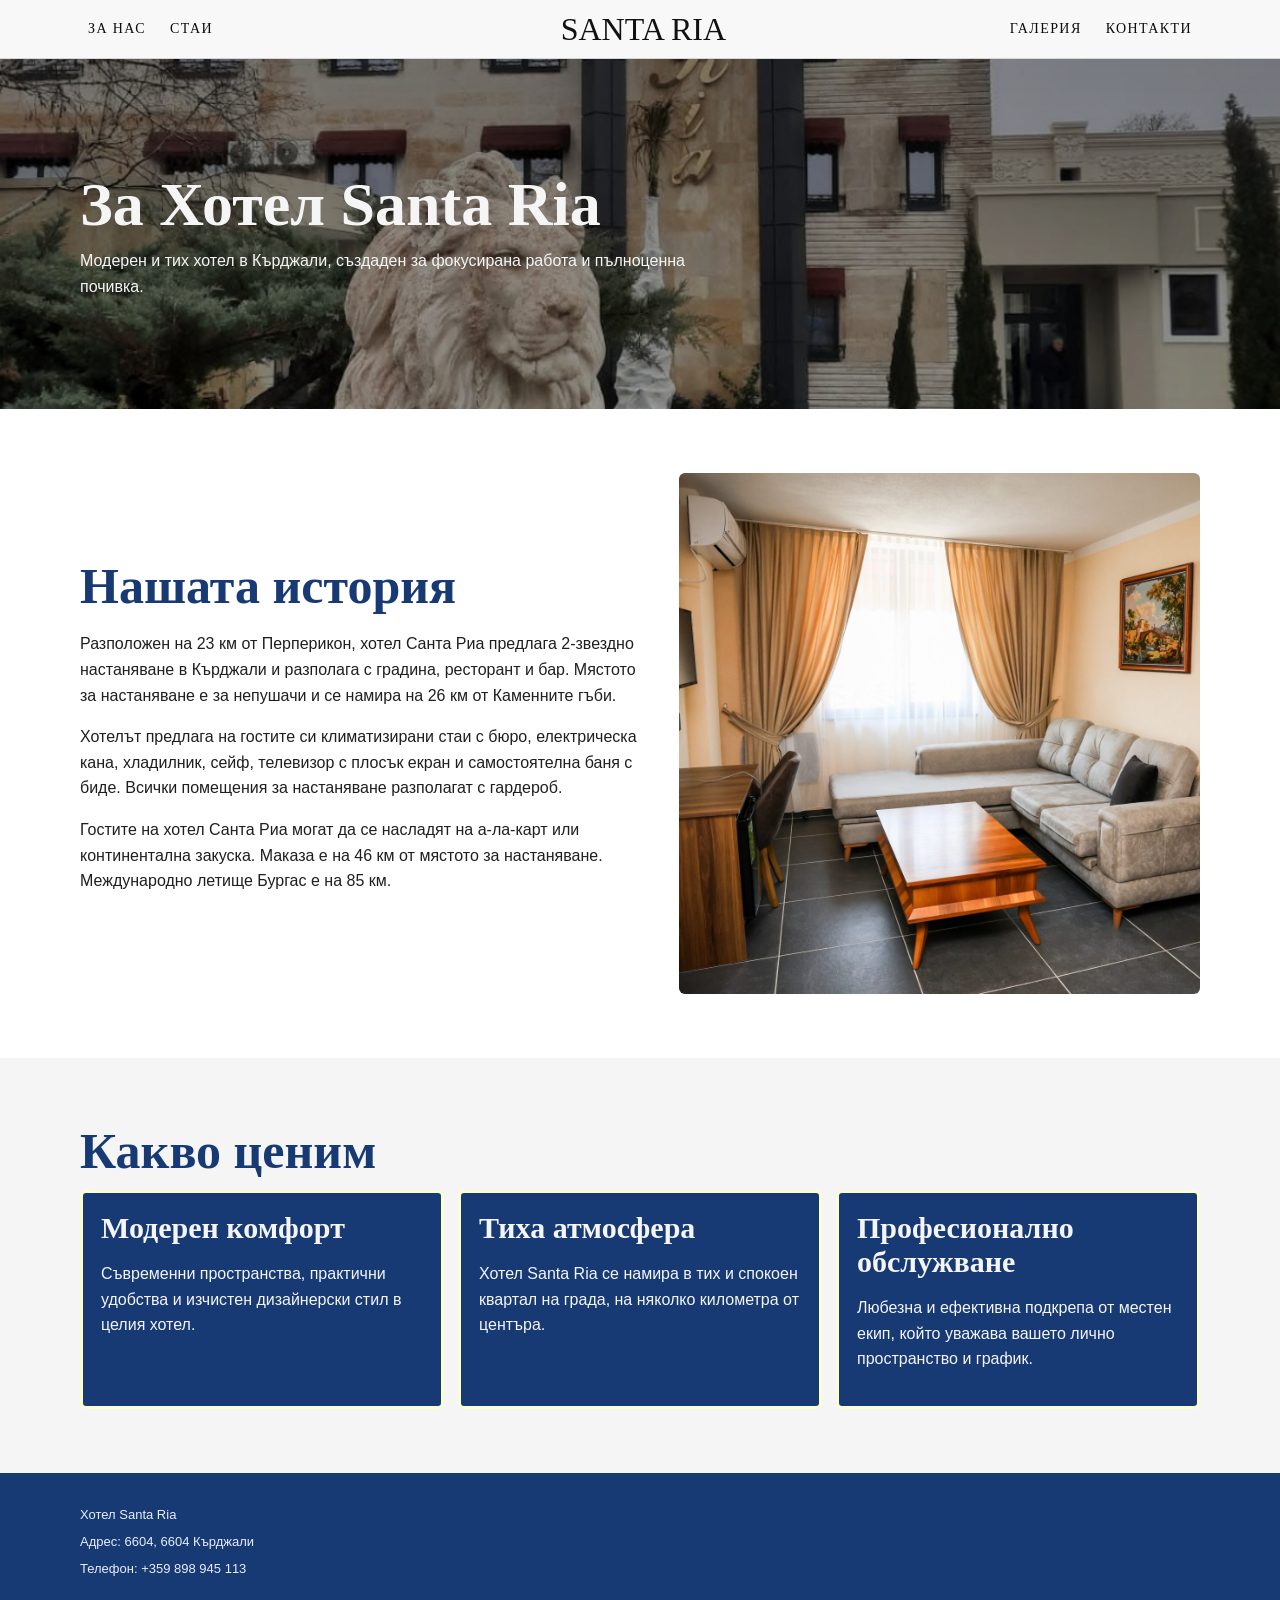
==== about.html @ 75cd3ae9 "Initialize" ====
﻿<!DOCTYPE html>
<html lang="bg">
<head>
  <meta charset="UTF-8" />
  <meta name="viewport" content="width=device-width, initial-scale=1.0" />
  <title>За нас | SANTA RIA</title>
  <link rel="stylesheet" href="about.css" />
</head>
<body>
  <header class="topbar">
    <div class="container nav">
      <nav class="nav-links" aria-label="Основна навигация">
        <a href="about.html">За нас</a>
        <a href="rooms.html">Стаи</a>
      </nav>
      <a href="index.html" class="brand">SANTA RIA</a>
      <nav class="nav-links" aria-label="Допълнителна навигация">
        <a href="gallery.html">Галерия</a>
        <a href="index.html#contact">Контакти</a>
      </nav>
      <input type="checkbox" id="menu-toggle" class="menu-toggle" />
      <label for="menu-toggle" class="menu-button" aria-label="Отвори или затвори менюто">
        <span></span>
        <span></span>
        <span></span>
      </label>
      <nav class="mobile-menu" aria-label="Мобилна навигация">
        <a href="about.html">За нас</a>
        <a href="rooms.html">Стаи</a>
        <a href="gallery.html">Галерия</a>
        <a href="index.html#contact">Контакти</a>
      </nav>
    </div>
  </header>

  <section class="hero">
    <div class="container">
      <h1>За Хотел Santa Ria</h1>
      <p>Модерен и тих хотел в Кърджали, създаден за фокусирана работа и пълноценна почивка.</p>
    </div>
  </section>

  <main>
    <section class="section container two-col">
      <div>
        <h2>Нашата история</h2>
        <p>Разположен на 23 км от Перперикон, хотел Санта Риа предлага 2-звездно настаняване в Кърджали и разполага с градина, ресторант и бар. Мястото за настаняване е за непушачи и се намира на 26 км от Каменните гъби.</p>
        <p>Хотелът предлага на гостите си климатизирани стаи с бюро, електрическа кана, хладилник, сейф, телевизор с плосък екран и самостоятелна баня с биде. Всички помещения за настаняване разполагат с гардероб.</p>
        <p>Гостите на хотел Санта Риа могат да се насладят на а-ла-карт или континентална закуска. Маказа е на 46 км от мястото за настаняване. Международно летище Бургас е на 85 км.</p>
      </div>
      <img src="images/room1.png" alt="Модерен хотелски интериор" />
    </section>

    <section class="section values">
      <div class="container">
        <h2>Какво ценим</h2>
        <div class="cards">
          <article class="card">
            <h3>Модерен комфорт</h3>
            <p>Съвременни пространства, практични удобства и изчистен дизайнерски стил в целия хотел.</p>
          </article>
          <article class="card">
            <h3>Тиха атмосфера</h3>
            <p>Хотел Santa Ria се намира в тих и спокоен квартал на града, на няколко километра от центъра.</p>
          </article>
          <article class="card">
            <h3>Професионално обслужване</h3>
            <p>Любезна и ефективна подкрепа от местен екип, който уважава вашето лично пространство и график.</p>
          </article>
        </div>
      </div>
    </section>
  </main>

  <footer id="contact">
    <div class="container footer-wrap">
      <p>Хотел Santa Ria</p>
      <p>Адрес: 6604, 6604 Кърджали</p>
      <p>Телефон: +359 898 945 113</p>
    </div>
  </footer>
</body>
</html>
---- about.css ----
:root {
  --navy: #173a75;
  --soft: #e7dedb;
  --text: #1f1f1f;
}

* { box-sizing: border-box; }
body {
  margin: 0;
  font-family: Georgia, "Times New Roman", serif;
  color: var(--text);
}
.container {
  width: min(1120px, 92%);
  margin: 0 auto;
}
.topbar {
  background: #f8f8f8;
  border-bottom: 1px solid #d6d6d6;
  position: sticky;
  top: 0;
  z-index: 10;
}
.nav {
  min-height: 58px;
  display: flex;
  align-items: center;
  justify-content: space-between;
  flex-wrap: wrap;
  gap: 16px;
  padding: 0 8px;
}
.nav-links {
  display: flex;
  gap: 24px;
  text-transform: uppercase;
  font-size: 14px;
  letter-spacing: 1.4px;
}
.menu-toggle {
  position: absolute;
  opacity: 0;
  pointer-events: none;
}
.menu-button,
.mobile-menu {
  display: none;
}
.nav-links a,
.brand {
  color: #0d0d0d;
  text-decoration: none;
}
.brand {
  text-align: center;
  font-size: 32px;
  color: #111;
  white-space: nowrap;
  display: flex;
  flex-direction: column;
  position: relative;
  left: 1em;
}
.brand span {
  font-size: 12px;
}
.hero {
  position: relative;
  overflow: hidden;
  background: url('images/outside2.png') center/cover;
  color: whitesmoke;
  padding: 110px 0;
}
.hero::before {
  content: "";
  position: absolute;
  inset: 0;
  background: linear-gradient(rgba(0,0,0,.45), rgba(0,0,0,.35));
  opacity: 0;
  animation: hero-darken 1.1s ease forwards;
  pointer-events: none;
}
.hero > .container {
  position: relative;
  z-index: 1;
  opacity: 0;
  animation: hero-text-fade 0.8s ease 0.4s forwards;
}
.hero h1 { margin: 0 0 8px; font-size: clamp(40px, 6vw, 62px); }
.hero p { margin: 0; font-family: Arial, Helvetica, sans-serif; max-width: 650px; }
.section { padding: 64px 0; }
.two-col {
  display: grid;
  grid-template-columns: 1.1fr 1fr;
  gap: 26px;
  align-items: center;
}
h2 { color: var(--navy); font-size: clamp(34px, 4vw, 50px); margin: 0 0 10px; }
p { font-family: Arial, Helvetica, sans-serif; line-height: 1.6; }
img { width: 100%; border-radius: 6px; display: block; }
.values { background: whitesmoke; }
.cards {
  display: grid;
  grid-template-columns: repeat(3, 1fr);
  gap: 14px;
}
.card {
  background-color: var(--navy);
  border: 3px solid #fbffd0;
  border-radius: 6px;
  padding: 18px;
  color: whitesmoke;
}
.card h3 { margin: 0 0 8px; font-size: 30px; }
footer {
  background: var(--navy);
  color: #e7eefb;
  padding: 26px 0;
}
.footer-wrap p { margin: 6px 0; font-family: Arial, Helvetica, sans-serif; font-size: 13px; }
@media (max-width: 900px) {
  .topbar { position: static; }
  .brand { font-size: 18px; }
  .nav-links { font-size: 12px; }
  .two-col, .cards { grid-template-columns: 1fr; }
  .container h2 {font-size: 40px;}
}
@media (max-width: 520px) {
  .container { width: min(1120px, 94%); }
  .nav {
    position: relative;
    min-height: 64px;
    justify-content: center;
    padding: 10px 44px 10px 8px;
  }
  .nav > .nav-links { display: none; }
  .brand {
    font-size: 22px;
    position: static;
    left: auto;
    z-index: 1;
  }
  .menu-button {
    display: flex;
    flex-direction: column;
    justify-content: center;
    gap: 5px;
    position: absolute;
    top: 50%;
    right: 10px;
    transform: translateY(-50%);
    width: 24px;
    cursor: pointer;
    z-index: 3;
  }
  .menu-button span {
    display: block;
    width: 24px;
    height: 2px;
    background: #111;
    border-radius: 2px;
    transition: transform .25s ease, opacity .2s ease;
  }
  .mobile-menu {
    display: block;
    position: absolute;
    top: calc(100% - 4px);
    right: 8px;
    width: 185px;
    background: #f8f8f8;
    border: 1px solid #d6d6d6;
    border-radius: 6px;
    box-shadow: 0 10px 24px rgba(0, 0, 0, .12);
    padding: 6px 0;
    opacity: 0;
    pointer-events: none;
    transform: translateY(-8px);
    transition: opacity .2s ease, transform .2s ease;
    z-index: 2;
  }
  .mobile-menu a {
    display: block;
    width: 100%;
    padding: 10px 14px;
    text-align: left;
    border-bottom: 1px solid #e6e6e6;
    color: #111;
    text-decoration: none;
    text-transform: uppercase;
    font-size: 11px;
    letter-spacing: 1px;
  }
  .mobile-menu a:last-child { border-bottom: none; }
  .menu-toggle:checked + .menu-button + .mobile-menu {
    opacity: 1;
    pointer-events: auto;
    transform: translateY(0);
  }
  .menu-toggle:checked + .menu-button span:nth-child(1) { transform: translateY(7px) rotate(45deg); }
  .menu-toggle:checked + .menu-button span:nth-child(2) { opacity: 0; }
  .menu-toggle:checked + .menu-button span:nth-child(3) { transform: translateY(-7px) rotate(-45deg); }
  .two-col p {font-size: 14px;}
}

@keyframes hero-darken {
  from { opacity: 0; }
  to { opacity: 1; }
}

@keyframes hero-text-fade {
  from { opacity: 0; }
  to { opacity: 1; }
}
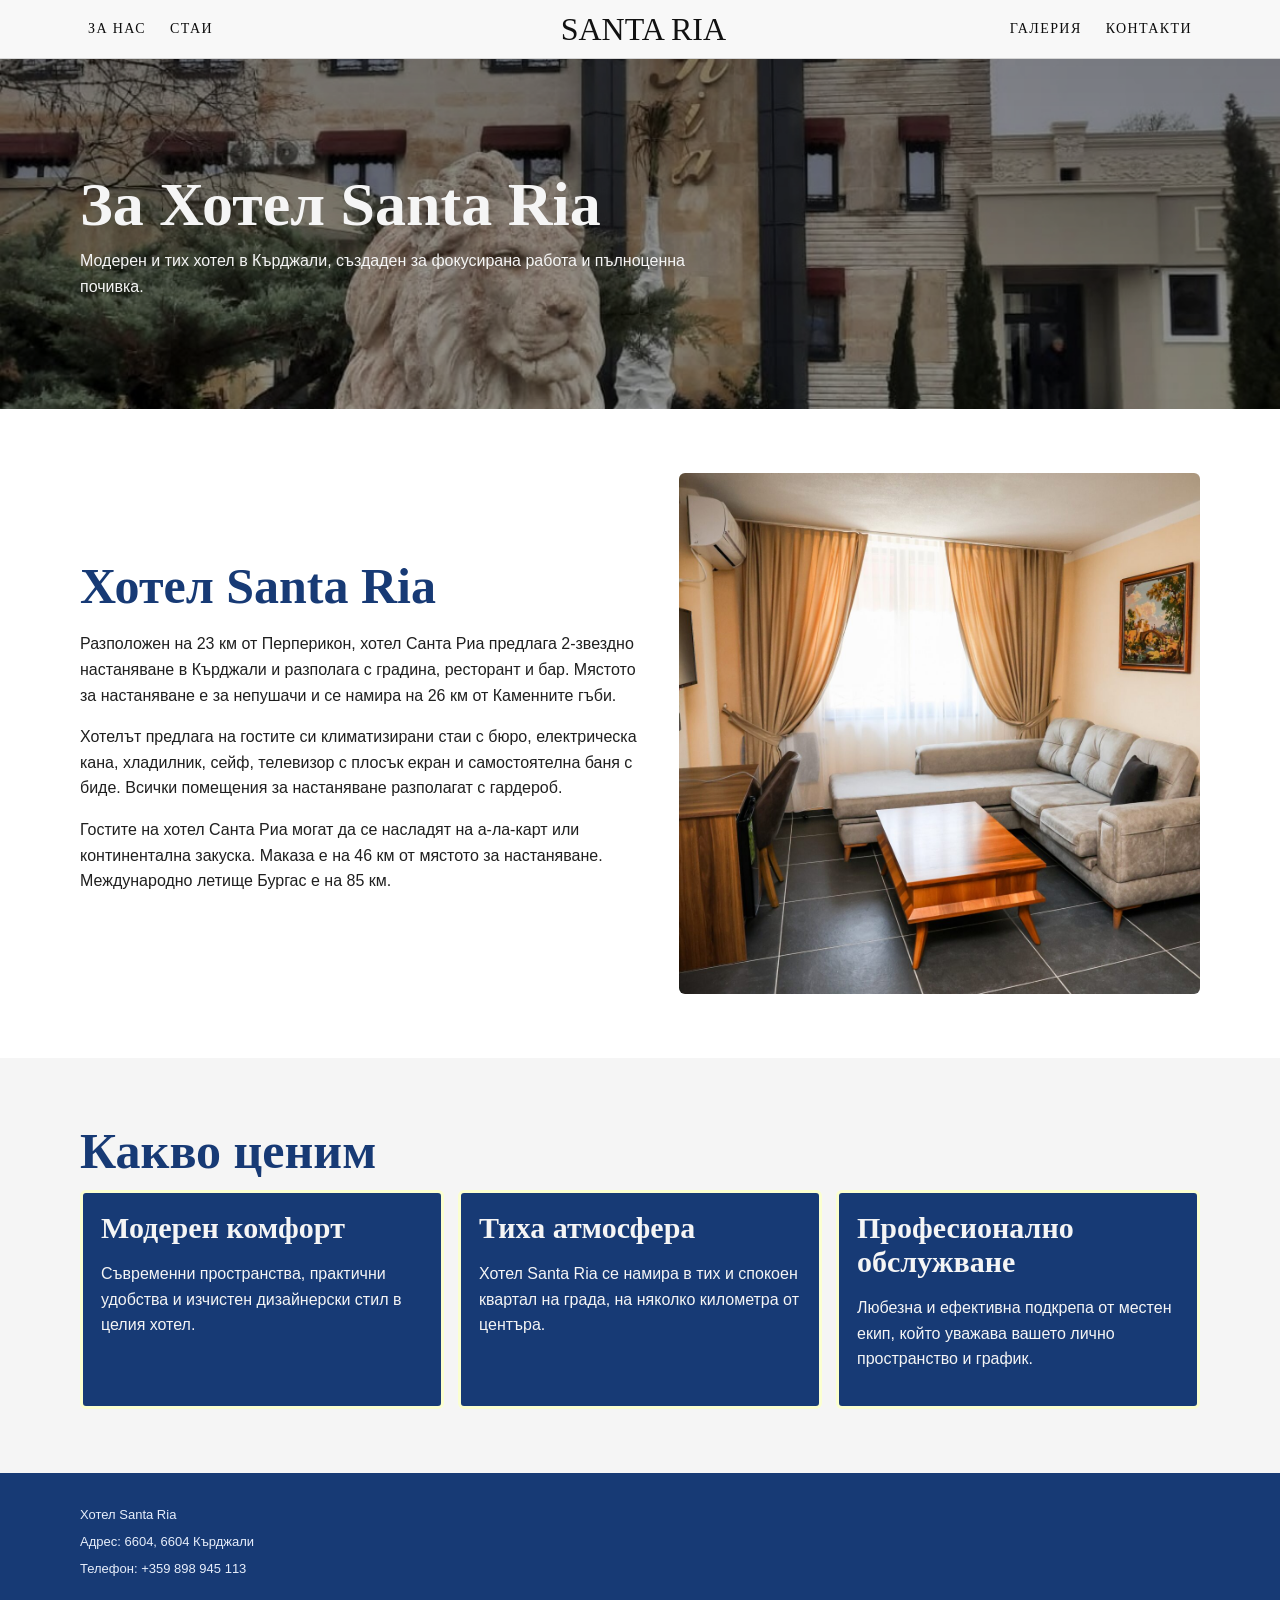
==== commit 344c17e3: "Final" ====
--- a/about.html
+++ b/about.html
@@ -43,7 +43,7 @@
   <main>
     <section class="section container two-col">
       <div>
-        <h2>Нашата история</h2>
+        <h2>Хотел Santa Ria</h2>
         <p>Разположен на 23 км от Перперикон, хотел Санта Риа предлага 2-звездно настаняване в Кърджали и разполага с градина, ресторант и бар. Мястото за настаняване е за непушачи и се намира на 26 км от Каменните гъби.</p>
         <p>Хотелът предлага на гостите си климатизирани стаи с бюро, електрическа кана, хладилник, сейф, телевизор с плосък екран и самостоятелна баня с биде. Всички помещения за настаняване разполагат с гардероб.</p>
         <p>Гостите на хотел Санта Риа могат да се насладят на а-ла-карт или континентална закуска. Маказа е на 46 км от мястото за настаняване. Международно летище Бургас е на 85 км.</p>
